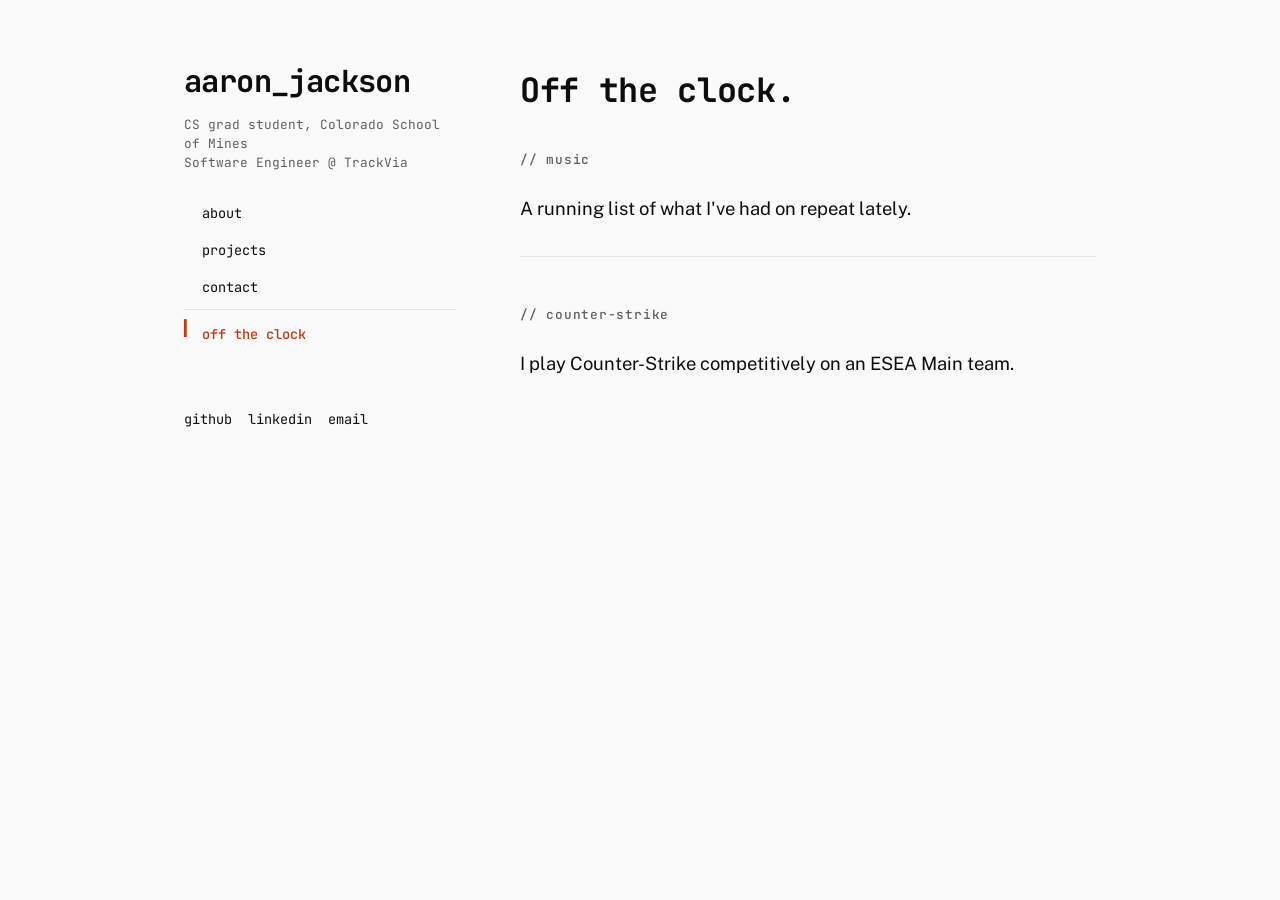
==== life.html @ 7b245a6c "Two-page mono-spine layout" ====
<!doctype html>
<html lang="en">
<head>
  <meta charset="utf-8">
  <meta name="viewport" content="width=device-width, initial-scale=1">
  <title>Aaron Jackson — off the clock</title>
  <meta name="description" content="Aaron Jackson away from work: music, and competitive Counter-Strike.">
  <link rel="preconnect" href="https://fonts.googleapis.com">
  <link rel="preconnect" href="https://fonts.gstatic.com" crossorigin>
  <link rel="stylesheet" href="https://fonts.googleapis.com/css2?family=JetBrains+Mono:wght@400;500;700&family=Public+Sans:ital,wght@0,400;0,600;1,400&display=swap">
  <link rel="stylesheet" href="style.css">
</head>
<body>

  <a class="skip-link" href="#music">Skip to content</a>

  <div class="wrap">

    <!-- The spine markup is duplicated in index.html. Keep the two in sync. -->
    <header class="spine">
      <div class="spine-top">
        <p class="name"><a href="index.html">aaron_jackson</a></p>
        <p class="role">CS grad student, Colorado School of Mines<br>Software Engineer @ TrackVia</p>

        <nav class="nav" aria-label="Sections">
          <ul>
            <li><a href="index.html#about">about</a></li>
            <li><a href="index.html#projects">projects</a></li>
            <li><a href="index.html#contact">contact</a></li>
          </ul>
          <ul class="nav-aside">
            <li><a href="life.html" aria-current="page">off the clock</a></li>
          </ul>
        </nav>
      </div>

      <ul class="links" aria-label="Elsewhere">
        <li><a href="https://github.com/aaronrjackson">github</a></li>
        <li><a href="https://www.linkedin.com/in/aaronrileyjackson/">linkedin</a></li>
        <li><a href="mailto:05.aaronjackson@gmail.com">email</a></li>
      </ul>
    </header>

    <main>

      <h1 class="page-lead">Off the clock.</h1>

      <section id="music" aria-labelledby="music-h">
        <h2 id="music-h">// music</h2>
        <p>
          A running list of what I've had on repeat lately.
        </p>
        <!-- TODO: drop in an embed (Spotify / Apple Music playlist) or a short list here. -->
      </section>

      <section id="counter-strike" aria-labelledby="cs-h">
        <h2 id="cs-h">// counter-strike</h2>
        <p>
          I play Counter-Strike competitively on an ESEA Main team.
        </p>

        <!-- TODO: add the Frag St. Louis LAN photo. Suggested markup:
        <figure class="photo">
          <img src="img/frag-stl.jpg" width="960" height="640"
               alt="Aaron at Frag St. Louis, seated at a competition PC mid-match">
          <figcaption>Frag St. Louis LAN</figcaption>
        </figure>
        -->

        <!-- TODO: team name, roster link, or a Leetify / results link if you want one. -->
      </section>

    </main>
  </div>

</body>
</html>
---- style.css ----
/* ============================================================================
   aaron_jackson — design system  ("Mono-spine")

   Type      display + nav : JetBrains Mono (400 / 500 / 700)
             body          : Public Sans (400 / 600 / 400 italic)
   Scale     body 1.15rem / 1.6 · h1 clamp(2rem, 5vw, 2.75rem) · section
             labels 0.8rem uppercase · meta 0.8rem
   Color     one accent (orange), used only on links + the active-section mark
   Spacing   8-scale: 0.5 / 1 / 1.5 / 2 / 3 / 4 / 6 rem
   Bold move left column is a monospaced "spine"; a ▍ mark tracks the section
             you're scrolled to (progressive enhancement — see app.js)
   ============================================================================ */

:root {
  color-scheme: light dark;

  --font-mono: "JetBrains Mono", ui-monospace, "SF Mono", Menlo, Consolas, monospace;
  --font-body: "Public Sans", system-ui, -apple-system, "Segoe UI", Roboto, sans-serif;

  --ink:    #0d0d0d;
  --muted:  #5f5f5f;
  --bg:     #fafafa;
  --rule:   #e4e4e4;
  --accent: #c8380f;   /* orange — 4.6:1 on --bg, passes AA for normal text */

  --s1: 0.5rem;
  --s2: 1rem;
  --s3: 1.5rem;
  --s4: 2rem;
  --s5: 3rem;
  --s6: 4rem;
  --s7: 6rem;
}

@media (prefers-color-scheme: dark) {
  :root {
    --ink:    #ededed;
    --muted:  #ababab;   /* 5.6:1 on the charcoal --bg */
    --bg:     #2d2d2d;   /* photoshop-style charcoal, not hard black */
    --rule:   #4d4d4d;   /* light enough to read against the charcoal */
    --accent: #ff7a4d;   /* brighter orange — 5.1:1 on the charcoal --bg */
  }
}

* { box-sizing: border-box; }

html { scroll-behavior: smooth; }

body {
  margin: 0;
  background: var(--bg);
  color: var(--ink);
  font-family: var(--font-body);
  font-size: 1.15rem;
  line-height: 1.6;
  -webkit-font-smoothing: antialiased;
}

a {
  color: var(--accent);
  text-decoration-thickness: 1px;
  text-underline-offset: 2px;
}
a:hover { text-decoration: none; }

:focus-visible {
  outline: 2px solid var(--accent);
  outline-offset: 3px;
}

.skip-link {
  position: absolute;
  left: -9999px;
  top: 0;
  background: var(--ink);
  color: var(--bg);
  padding: var(--s1) var(--s2);
  font-family: var(--font-mono);
  font-size: 0.8rem;
}
.skip-link:focus {
  left: var(--s2);
  top: var(--s2);
  z-index: 10;
}

/* ---- layout -------------------------------------------------------------- */

.wrap {
  display: grid;
  grid-template-columns: 17rem 1fr;
  gap: var(--s6);
  max-width: 60rem;
  margin: 0 auto;
  padding: var(--s6) var(--s3);
}

.spine {
  position: sticky;
  top: var(--s6);
  align-self: start;
  display: flex;
  flex-direction: column;
  gap: var(--s5);
  font-family: var(--font-mono);
}

.name {
  font-size: clamp(1.4rem, 3.8vw, 1.9rem);
  font-weight: 700;
  line-height: 1.15;
  letter-spacing: -0.02em;
  margin: 0 0 var(--s2);
  overflow-wrap: normal;
  word-break: normal;
  hyphens: none;
}
.name a {
  color: inherit;
  text-decoration: none;
}
.name a:hover,
.name a:focus-visible { color: var(--accent); }

.role {
  font-size: 0.8rem;
  line-height: 1.5;
  color: var(--muted);
  margin: 0 0 var(--s3);
}

.nav ul,
.links {
  list-style: none;
  margin: 0;
  padding: 0;
}

.nav li { margin: var(--s1) 0; }

.nav a,
.links a {
  font-family: var(--font-mono);
  font-size: 0.85rem;
  color: var(--ink);
  text-decoration: none;
  position: relative;
}
.nav a { padding-left: 1.1rem; }

.nav a::before {
  content: "";
  position: absolute;
  left: 0;
  color: var(--accent);
}
.nav a:hover,
.nav a:focus-visible { color: var(--accent); }

/* set by app.js on scroll; falls back gracefully with no JS */
.nav a[aria-current="true"],
.nav a[aria-current="page"] {
  color: var(--accent);
  font-weight: 500;
}
.nav a[aria-current="true"]::before,
.nav a[aria-current="page"]::before { content: "\258d"; }  /* ▍ */

/* secondary nav: the link across to the other page */
.nav-aside {
  margin-top: var(--s3);
  padding-top: var(--s3);
  border-top: 1px solid var(--rule);
}

.links {
  display: flex;
  flex-wrap: wrap;
  gap: var(--s2);
}
.links a:hover { color: var(--accent); }

/* ---- content ----------------------------------------------------------- */

main {
  min-width: 0;
  max-width: 40rem;
}

.page-lead {
  font-family: var(--font-mono);
  font-size: clamp(1.6rem, 4.5vw, 2.1rem);
  font-weight: 700;
  letter-spacing: -0.01em;
  margin: 0;
}

section {
  padding-block: var(--s5) var(--s4);
  border-top: 1px solid var(--rule);
}
section:first-child,
.page-lead + section {
  padding-top: var(--s4);
  border-top: 0;
}
section:first-child { padding-top: 0; }

h2 {
  font-family: var(--font-mono);
  font-size: 0.8rem;
  font-weight: 500;
  letter-spacing: 0.06em;
  color: var(--muted);
  margin: 0 0 var(--s3);
}

h3 {
  font-size: 1.15rem;
  font-weight: 600;
  margin: 0 0 var(--s1);
}

p { margin: 0 0 var(--s3); }
p:last-child { margin-bottom: 0; }

.project {
  padding-block: var(--s3);
}
.project + .project { border-top: 1px solid var(--rule); }

.stack {
  font-family: var(--font-mono);
  font-size: 0.78rem;
  color: var(--muted);
  margin-bottom: var(--s2);
}

.photo {
  margin: 0 0 var(--s4);
}
.photo img {
  display: block;
  width: 100%;
  height: auto;
  border: 1px solid var(--rule);
}
.photo figcaption {
  font-family: var(--font-mono);
  font-size: 0.75rem;
  color: var(--muted);
  margin-top: var(--s1);
}

/* ---- narrow screens -------------------------------------------------------- */

@media (max-width: 720px) {
  .wrap {
    grid-template-columns: 1fr;
    gap: var(--s5);
    padding: var(--s4) var(--s3);
  }

  .spine {
    position: static;
    height: auto;
    gap: var(--s4);
  }

  .nav ul {
    display: flex;
    flex-wrap: wrap;
    gap: var(--s2);
  }
  .nav li { margin: 0; }

  main { max-width: none; }
}

@media (prefers-reduced-motion: reduce) {
  html { scroll-behavior: auto; }
}
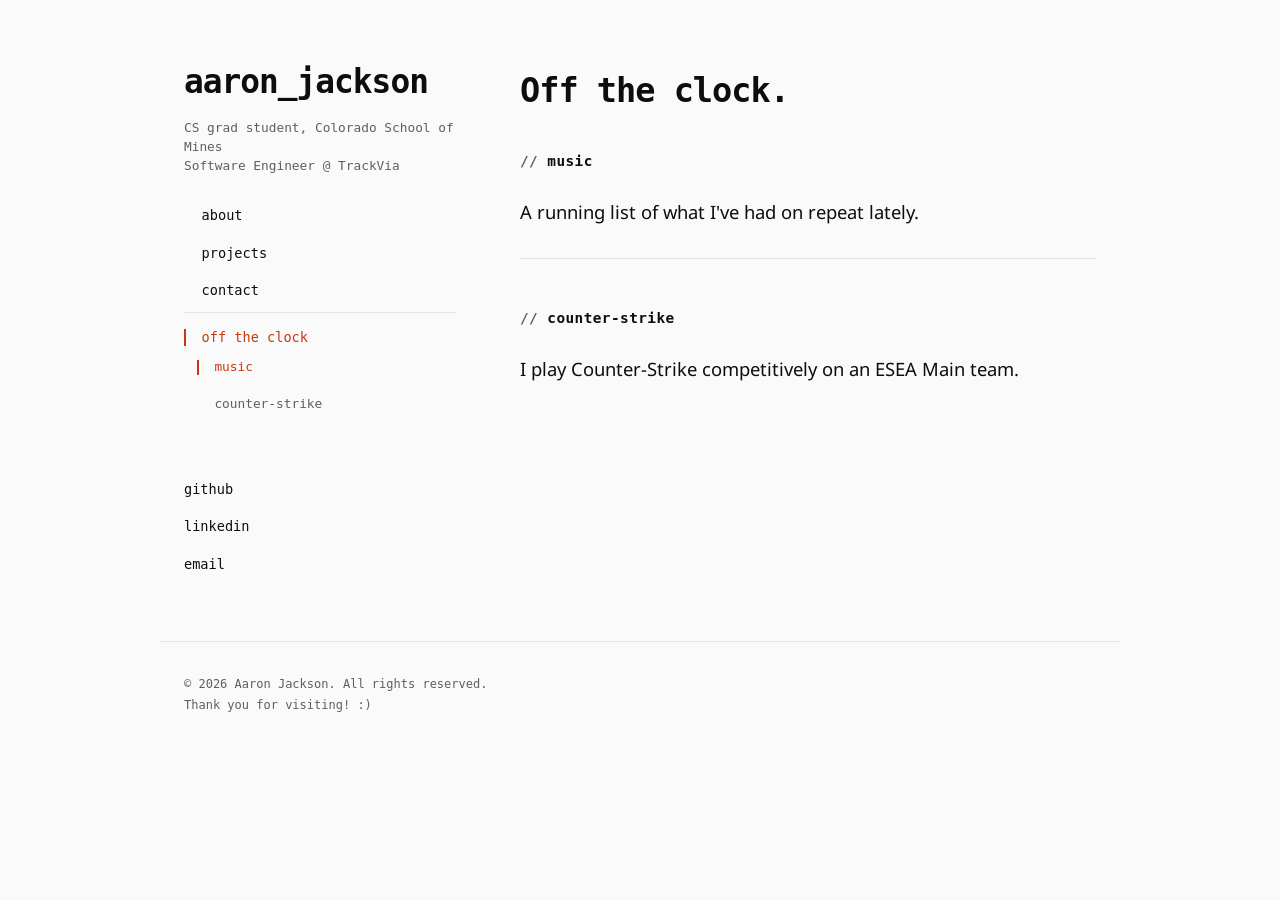
==== commit 88c44602: "Section labels, page footer, contact intro, and spine link layout" ====
--- a/life.html
+++ b/life.html
@@ -3,11 +3,11 @@
 <head>
   <meta charset="utf-8">
   <meta name="viewport" content="width=device-width, initial-scale=1">
-  <title>Aaron Jackson — off the clock</title>
+  <title>Aaron Jackson: off the clock</title>
   <meta name="description" content="Aaron Jackson away from work: music, and competitive Counter-Strike.">
   <link rel="preconnect" href="https://fonts.googleapis.com">
   <link rel="preconnect" href="https://fonts.gstatic.com" crossorigin>
-  <link rel="stylesheet" href="https://fonts.googleapis.com/css2?family=JetBrains+Mono:wght@400;500;700&family=Public+Sans:ital,wght@0,400;0,600;1,400&display=swap">
+  <link rel="stylesheet" href="https://fonts.googleapis.com/css2?family=Noto+Sans:ital,wght@0,400;0,600;1,400&display=swap">
   <link rel="stylesheet" href="style.css">
 </head>
 <body>
@@ -16,7 +16,8 @@
 
   <div class="wrap">
 
-    <!-- The spine markup is duplicated in index.html. Keep the two in sync. -->
+    <!-- Spine markup is shared with index.html; this copy adds the "off the clock"
+         sub-nav and points the section links cross-page. Keep the common parts in sync. -->
     <header class="spine">
       <div class="spine-top">
         <p class="name"><a href="index.html">aaron_jackson</a></p>
@@ -29,14 +30,22 @@
             <li><a href="index.html#contact">contact</a></li>
           </ul>
           <ul class="nav-aside">
-            <li><a href="life.html" aria-current="page">off the clock</a></li>
+            <li>
+              <a href="life.html" aria-current="page">off the clock</a>
+              <!-- Sub-nav lives only on this page, so it is invisible from index.html.
+                   Keep these items in sync with the <section> ids below. -->
+              <ul class="nav-sub">
+                <li><a href="#music">music</a></li>
+                <li><a href="#counter-strike">counter-strike</a></li>
+              </ul>
+            </li>
           </ul>
         </nav>
       </div>
 
       <ul class="links" aria-label="Elsewhere">
-        <li><a href="https://github.com/aaronrjackson">github</a></li>
-        <li><a href="https://www.linkedin.com/in/aaronrileyjackson/">linkedin</a></li>
+        <li><a href="https://github.com/aaronrjackson" target="_blank" rel="noopener">github</a></li>
+        <li><a href="https://www.linkedin.com/in/aaronrileyjackson/" target="_blank" rel="noopener">linkedin</a></li>
         <li><a href="mailto:05.aaronjackson@gmail.com">email</a></li>
       </ul>
     </header>
@@ -46,7 +55,7 @@
       <h1 class="page-lead">Off the clock.</h1>
 
       <section id="music" aria-labelledby="music-h">
-        <h2 id="music-h">// music</h2>
+        <h2 id="music-h"><span class="tok" aria-hidden="true">//</span> music</h2>
         <p>
           A running list of what I've had on repeat lately.
         </p>
@@ -54,7 +63,7 @@
       </section>
 
       <section id="counter-strike" aria-labelledby="cs-h">
-        <h2 id="cs-h">// counter-strike</h2>
+        <h2 id="cs-h"><span class="tok" aria-hidden="true">//</span> counter-strike</h2>
         <p>
           I play Counter-Strike competitively on an ESEA Main team.
         </p>
@@ -73,5 +82,11 @@
     </main>
   </div>
 
+  <footer class="pagefoot">
+    <p>&copy; 2026 Aaron Jackson. All rights reserved.</p>
+    <p>Thank you for visiting! :)</p>
+  </footer>
+
+  <script src="app.js" defer></script>
 </body>
 </html>
--- a/style.css
+++ b/style.css
@@ -1,27 +1,42 @@
 /* ============================================================================
-   aaron_jackson — design system  ("Mono-spine")
-
-   Type      display + nav : JetBrains Mono (400 / 500 / 700)
-             body          : Public Sans (400 / 600 / 400 italic)
-   Scale     body 1.15rem / 1.6 · h1 clamp(2rem, 5vw, 2.75rem) · section
-             labels 0.8rem uppercase · meta 0.8rem
+   aaron_jackson : design system  ("Mono-spine")
+
+   Type      display + nav : 0xProto (400 / 700), self-hosted woff2, see fonts/
+             body          : Noto Sans (400 / 600 / 400 italic), Google Fonts
+   Scale     body 1.15rem / 1.6 · section labels ("// name") 0.9rem mono bold,
+             the "//" muted · meta 0.78rem
    Color     one accent (orange), used only on links + the active-section mark
    Spacing   8-scale: 0.5 / 1 / 1.5 / 2 / 3 / 4 / 6 rem
-   Bold move left column is a monospaced "spine"; a ▍ mark tracks the section
-             you're scrolled to (progressive enhancement — see app.js)
+   Bold move left column is a monospaced "spine"; a thin accent rule marks the
+             section you're scrolled to (progressive enhancement; see app.js)
    ============================================================================ */
+
+@font-face {
+  font-family: "0xProto";
+  src: url("fonts/0xProto-Regular.woff2") format("woff2");
+  font-weight: 400;
+  font-style: normal;
+  font-display: swap;
+}
+@font-face {
+  font-family: "0xProto";
+  src: url("fonts/0xProto-Bold.woff2") format("woff2");
+  font-weight: 700;
+  font-style: normal;
+  font-display: swap;
+}
 
 :root {
   color-scheme: light dark;
 
-  --font-mono: "JetBrains Mono", ui-monospace, "SF Mono", Menlo, Consolas, monospace;
-  --font-body: "Public Sans", system-ui, -apple-system, "Segoe UI", Roboto, sans-serif;
+  --font-mono: "0xProto", ui-monospace, "SF Mono", "Cascadia Code", Menlo, Consolas, monospace;
+  --font-body: "Noto Sans", system-ui, -apple-system, "Segoe UI", Roboto, sans-serif;
 
   --ink:    #0d0d0d;
   --muted:  #5f5f5f;
   --bg:     #fafafa;
   --rule:   #e4e4e4;
-  --accent: #c8380f;   /* orange — 4.6:1 on --bg, passes AA for normal text */
+  --accent: #c8380f;   /* orange, 4.6:1 on --bg, passes AA for normal text */
 
   --s1: 0.5rem;
   --s2: 1rem;
@@ -35,11 +50,14 @@
 @media (prefers-color-scheme: dark) {
   :root {
     --ink:    #ededed;
-    --muted:  #ababab;   /* 5.6:1 on the charcoal --bg */
-    --bg:     #2d2d2d;   /* photoshop-style charcoal, not hard black */
-    --rule:   #4d4d4d;   /* light enough to read against the charcoal */
-    --accent: #ff7a4d;   /* brighter orange — 5.1:1 on the charcoal --bg */
+    --muted:  #a6a6a6;   /* 5.9:1 on the charcoal --bg */
+    --bg:     #242424;   /* dark photoshop-style charcoal, not hard black */
+    --rule:   #454545;   /* light enough to read against the charcoal */
+    --accent: #ff7a4d;   /* brighter orange, 5.6:1 on the charcoal --bg */
   }
+
+  /* pure white contact icons so they read clearly on the charcoal */
+  .iconrow a { color: #fff; }
 }
 
 * { box-sizing: border-box; }
@@ -106,10 +124,10 @@
 }
 
 .name {
-  font-size: clamp(1.4rem, 3.8vw, 1.9rem);
+  font-size: clamp(1.5rem, 4vw, 2.05rem);
   font-weight: 700;
   line-height: 1.15;
-  letter-spacing: -0.02em;
+  letter-spacing: -0.03em;
   margin: 0 0 var(--s2);
   overflow-wrap: normal;
   word-break: normal;
@@ -146,13 +164,20 @@
   text-decoration: none;
   position: relative;
 }
-.nav a { padding-left: 1.1rem; }
-
+.nav a {
+  display: inline-block;
+  padding-left: 1.1rem;
+}
+
+/* a thin rule drawn to the text box, so it always lines up with the label */
 .nav a::before {
   content: "";
   position: absolute;
   left: 0;
-  color: var(--accent);
+  top: 0.2em;
+  bottom: 0.2em;
+  width: 2px;
+  background: transparent;
 }
 .nav a:hover,
 .nav a:focus-visible { color: var(--accent); }
@@ -161,10 +186,9 @@
 .nav a[aria-current="true"],
 .nav a[aria-current="page"] {
   color: var(--accent);
-  font-weight: 500;
 }
 .nav a[aria-current="true"]::before,
-.nav a[aria-current="page"]::before { content: "\258d"; }  /* ▍ */
+.nav a[aria-current="page"]::before { background: var(--accent); }
 
 /* secondary nav: the link across to the other page */
 .nav-aside {
@@ -173,10 +197,23 @@
   border-top: 1px solid var(--rule);
 }
 
+/* sub-nav under "off the clock" — only rendered on life.html */
+.nav-sub {
+  margin-top: var(--s1);
+}
+.nav-sub li { margin: 0; }
+.nav-sub li + li { margin-top: var(--s1); }
+.nav-sub a {
+  padding-left: 1.9rem;
+  font-size: 0.8rem;
+  color: var(--muted);
+}
+.nav-sub a::before { left: 0.8rem; }
+
 .links {
   display: flex;
-  flex-wrap: wrap;
-  gap: var(--s2);
+  flex-direction: column;
+  gap: var(--s1);
 }
 .links a:hover { color: var(--accent); }
 
@@ -191,7 +228,7 @@
   font-family: var(--font-mono);
   font-size: clamp(1.6rem, 4.5vw, 2.1rem);
   font-weight: 700;
-  letter-spacing: -0.01em;
+  letter-spacing: -0.03em;
   margin: 0;
 }
 
@@ -208,12 +245,13 @@
 
 h2 {
   font-family: var(--font-mono);
-  font-size: 0.8rem;
-  font-weight: 500;
-  letter-spacing: 0.06em;
-  color: var(--muted);
+  font-size: 0.9rem;
+  font-weight: 700;
+  letter-spacing: 0.03em;
+  color: var(--ink);
   margin: 0 0 var(--s3);
 }
+h2 .tok { color: var(--muted); }   /* the "//" prefix, kept quiet */
 
 h3 {
   font-size: 1.15rem;
@@ -221,6 +259,17 @@
   margin: 0 0 var(--s1);
 }
 
+/* greeting line at the top of the about section */
+.greeting {
+  font-family: var(--font-mono);
+  font-size: clamp(1.5rem, 3.6vw, 1.85rem);
+  font-weight: 700;
+  letter-spacing: -0.02em;
+  line-height: 1.2;
+  color: var(--ink);
+  margin: 0 0 var(--s3);
+}
+
 p { margin: 0 0 var(--s3); }
 p:last-child { margin-bottom: 0; }
 
@@ -234,6 +283,29 @@
   font-size: 0.78rem;
   color: var(--muted);
   margin-bottom: var(--s2);
+}
+
+/* contact section: github / linkedin / email as icons */
+.iconrow {
+  list-style: none;
+  margin: 0;
+  padding: 0;
+  display: flex;
+  gap: var(--s3);
+}
+.iconrow a {
+  display: inline-flex;
+  padding: var(--s1);
+  margin: calc(var(--s1) * -1);
+  color: var(--ink);
+  transition: color 0.15s ease;
+}
+.iconrow a:hover,
+.iconrow a:focus-visible { color: var(--accent); }
+.iconrow svg {
+  display: block;
+  width: 2.25rem;
+  height: 2.25rem;
 }
 
 .photo {
@@ -251,6 +323,20 @@
   color: var(--muted);
   margin-top: var(--s1);
 }
+
+/* ---- page footer -------------------------------------------------------- */
+
+.pagefoot {
+  max-width: 60rem;
+  margin: 0 auto;
+  padding: var(--s4) var(--s3) var(--s5);
+  border-top: 1px solid var(--rule);
+  font-family: var(--font-mono);
+  font-size: 0.75rem;
+  line-height: 1.7;
+  color: var(--muted);
+}
+.pagefoot p { margin: 0; }
 
 /* ---- narrow screens -------------------------------------------------------- */
 
@@ -273,10 +359,15 @@
     gap: var(--s2);
   }
   .nav li { margin: 0; }
+  .nav-sub { margin-top: 0; }
+  .nav-sub li + li { margin-top: 0; }
+  .nav-sub a { padding-left: 1.1rem; }
+  .nav-sub a::before { left: 0; }
 
   main { max-width: none; }
 }
 
 @media (prefers-reduced-motion: reduce) {
   html { scroll-behavior: auto; }
-}
+  .iconrow a { transition: none; }
+}
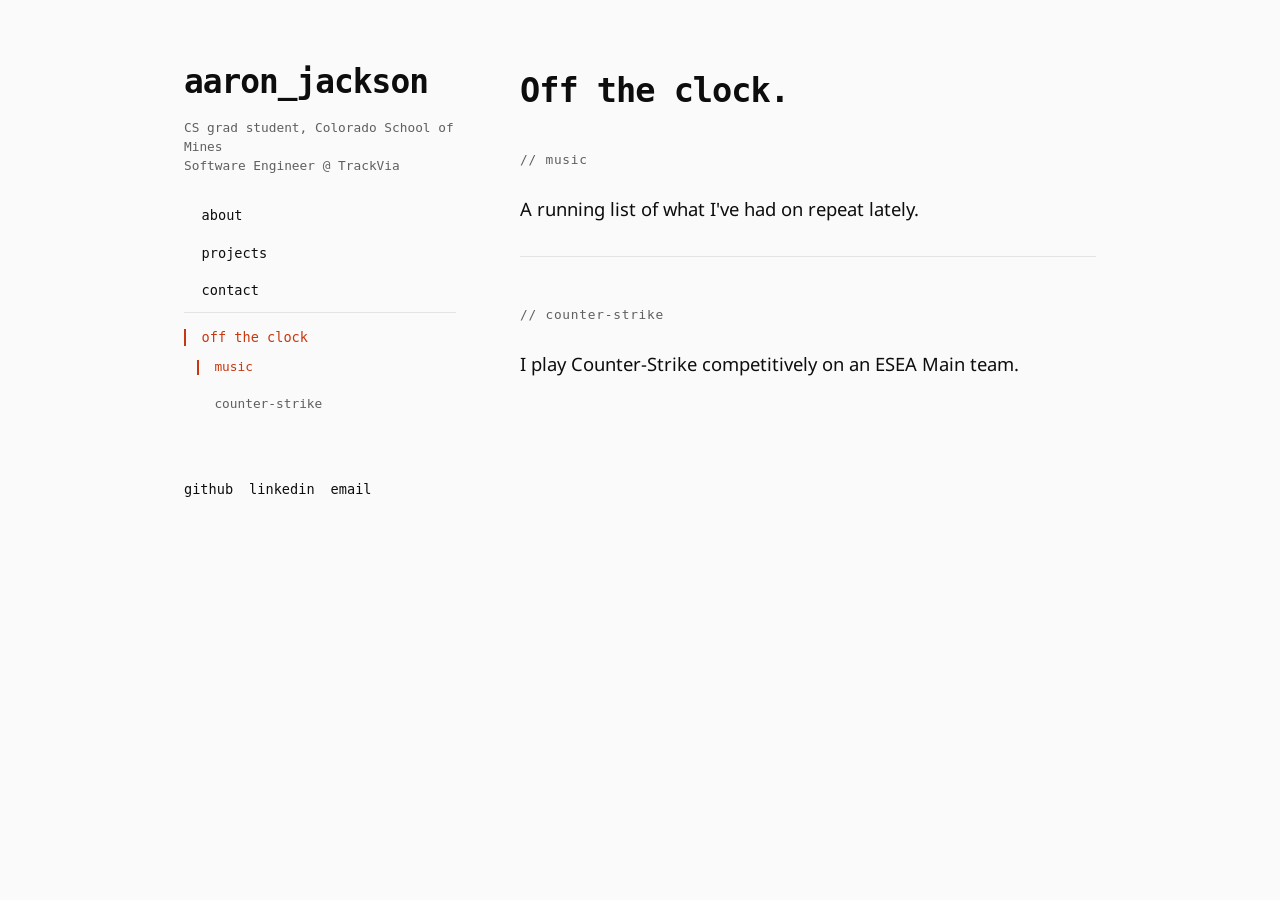
==== commit 1096410d: "Contact icons, nav marker, sub-nav, and new-tab external links" ====
--- a/life.html
+++ b/life.html
@@ -55,7 +55,7 @@
       <h1 class="page-lead">Off the clock.</h1>
 
       <section id="music" aria-labelledby="music-h">
-        <h2 id="music-h"><span class="tok" aria-hidden="true">//</span> music</h2>
+        <h2 id="music-h">// music</h2>
         <p>
           A running list of what I've had on repeat lately.
         </p>
@@ -63,7 +63,7 @@
       </section>
 
       <section id="counter-strike" aria-labelledby="cs-h">
-        <h2 id="cs-h"><span class="tok" aria-hidden="true">//</span> counter-strike</h2>
+        <h2 id="cs-h">// counter-strike</h2>
         <p>
           I play Counter-Strike competitively on an ESEA Main team.
         </p>
@@ -82,11 +82,6 @@
     </main>
   </div>
 
-  <footer class="pagefoot">
-    <p>&copy; 2026 Aaron Jackson. All rights reserved.</p>
-    <p>Thank you for visiting! :)</p>
-  </footer>
-
   <script src="app.js" defer></script>
 </body>
 </html>
--- a/style.css
+++ b/style.css
@@ -3,8 +3,8 @@
 
    Type      display + nav : 0xProto (400 / 700), self-hosted woff2, see fonts/
              body          : Noto Sans (400 / 600 / 400 italic), Google Fonts
-   Scale     body 1.15rem / 1.6 · section labels ("// name") 0.9rem mono bold,
-             the "//" muted · meta 0.78rem
+   Scale     body 1.15rem / 1.6 · h1 clamp(2rem, 5vw, 2.75rem) · section
+             labels 0.8rem uppercase · meta 0.8rem
    Color     one accent (orange), used only on links + the active-section mark
    Spacing   8-scale: 0.5 / 1 / 1.5 / 2 / 3 / 4 / 6 rem
    Bold move left column is a monospaced "spine"; a thin accent rule marks the
@@ -212,8 +212,8 @@
 
 .links {
   display: flex;
-  flex-direction: column;
-  gap: var(--s1);
+  flex-wrap: wrap;
+  gap: var(--s2);
 }
 .links a:hover { color: var(--accent); }
 
@@ -245,13 +245,12 @@
 
 h2 {
   font-family: var(--font-mono);
-  font-size: 0.9rem;
-  font-weight: 700;
-  letter-spacing: 0.03em;
-  color: var(--ink);
+  font-size: 0.8rem;
+  font-weight: 400;
+  letter-spacing: 0.06em;
+  color: var(--muted);
   margin: 0 0 var(--s3);
 }
-h2 .tok { color: var(--muted); }   /* the "//" prefix, kept quiet */
 
 h3 {
   font-size: 1.15rem;
@@ -323,20 +322,6 @@
   color: var(--muted);
   margin-top: var(--s1);
 }
-
-/* ---- page footer -------------------------------------------------------- */
-
-.pagefoot {
-  max-width: 60rem;
-  margin: 0 auto;
-  padding: var(--s4) var(--s3) var(--s5);
-  border-top: 1px solid var(--rule);
-  font-family: var(--font-mono);
-  font-size: 0.75rem;
-  line-height: 1.7;
-  color: var(--muted);
-}
-.pagefoot p { margin: 0; }
 
 /* ---- narrow screens -------------------------------------------------------- */
 
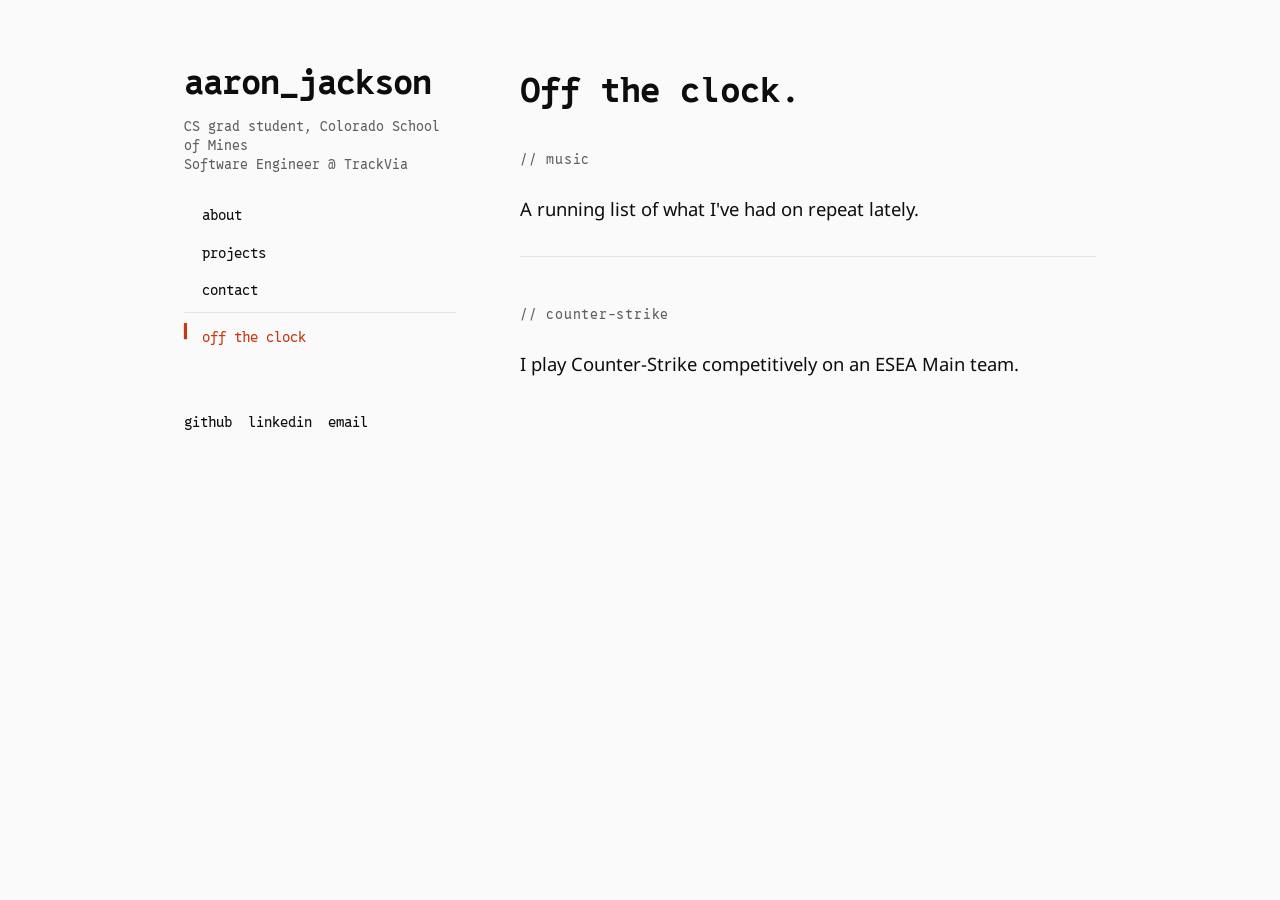
==== commit 7a887f57: "Typography: self-hosted 0xProto with Noto Sans body" ====
--- a/life.html
+++ b/life.html
@@ -3,7 +3,7 @@
 <head>
   <meta charset="utf-8">
   <meta name="viewport" content="width=device-width, initial-scale=1">
-  <title>Aaron Jackson: off the clock</title>
+  <title>Aaron Jackson — off the clock</title>
   <meta name="description" content="Aaron Jackson away from work: music, and competitive Counter-Strike.">
   <link rel="preconnect" href="https://fonts.googleapis.com">
   <link rel="preconnect" href="https://fonts.gstatic.com" crossorigin>
@@ -16,8 +16,7 @@
 
   <div class="wrap">
 
-    <!-- Spine markup is shared with index.html; this copy adds the "off the clock"
-         sub-nav and points the section links cross-page. Keep the common parts in sync. -->
+    <!-- The spine markup is duplicated in index.html. Keep the two in sync. -->
     <header class="spine">
       <div class="spine-top">
         <p class="name"><a href="index.html">aaron_jackson</a></p>
@@ -30,22 +29,14 @@
             <li><a href="index.html#contact">contact</a></li>
           </ul>
           <ul class="nav-aside">
-            <li>
-              <a href="life.html" aria-current="page">off the clock</a>
-              <!-- Sub-nav lives only on this page, so it is invisible from index.html.
-                   Keep these items in sync with the <section> ids below. -->
-              <ul class="nav-sub">
-                <li><a href="#music">music</a></li>
-                <li><a href="#counter-strike">counter-strike</a></li>
-              </ul>
-            </li>
+            <li><a href="life.html" aria-current="page">off the clock</a></li>
           </ul>
         </nav>
       </div>
 
       <ul class="links" aria-label="Elsewhere">
-        <li><a href="https://github.com/aaronrjackson" target="_blank" rel="noopener">github</a></li>
-        <li><a href="https://www.linkedin.com/in/aaronrileyjackson/" target="_blank" rel="noopener">linkedin</a></li>
+        <li><a href="https://github.com/aaronrjackson">github</a></li>
+        <li><a href="https://www.linkedin.com/in/aaronrileyjackson/">linkedin</a></li>
         <li><a href="mailto:05.aaronjackson@gmail.com">email</a></li>
       </ul>
     </header>
@@ -82,6 +73,5 @@
     </main>
   </div>
 
-  <script src="app.js" defer></script>
 </body>
 </html>
--- a/style.css
+++ b/style.css
@@ -1,14 +1,14 @@
 /* ============================================================================
-   aaron_jackson : design system  ("Mono-spine")
-
-   Type      display + nav : 0xProto (400 / 700), self-hosted woff2, see fonts/
-             body          : Noto Sans (400 / 600 / 400 italic), Google Fonts
+   aaron_jackson — design system  ("Mono-spine")
+
+   Type      display + nav : 0xProto (400 / 700) — self-hosted woff2, see fonts/
+             body          : Noto Sans (400 / 600 / 400 italic) — Google Fonts
    Scale     body 1.15rem / 1.6 · h1 clamp(2rem, 5vw, 2.75rem) · section
              labels 0.8rem uppercase · meta 0.8rem
    Color     one accent (orange), used only on links + the active-section mark
    Spacing   8-scale: 0.5 / 1 / 1.5 / 2 / 3 / 4 / 6 rem
-   Bold move left column is a monospaced "spine"; a thin accent rule marks the
-             section you're scrolled to (progressive enhancement; see app.js)
+   Bold move left column is a monospaced "spine"; a ▍ mark tracks the section
+             you're scrolled to (progressive enhancement — see app.js)
    ============================================================================ */
 
 @font-face {
@@ -36,7 +36,7 @@
   --muted:  #5f5f5f;
   --bg:     #fafafa;
   --rule:   #e4e4e4;
-  --accent: #c8380f;   /* orange, 4.6:1 on --bg, passes AA for normal text */
+  --accent: #c8380f;   /* orange — 4.6:1 on --bg, passes AA for normal text */
 
   --s1: 0.5rem;
   --s2: 1rem;
@@ -53,11 +53,8 @@
     --muted:  #a6a6a6;   /* 5.9:1 on the charcoal --bg */
     --bg:     #242424;   /* dark photoshop-style charcoal, not hard black */
     --rule:   #454545;   /* light enough to read against the charcoal */
-    --accent: #ff7a4d;   /* brighter orange, 5.6:1 on the charcoal --bg */
-  }
-
-  /* pure white contact icons so they read clearly on the charcoal */
-  .iconrow a { color: #fff; }
+    --accent: #ff7a4d;   /* brighter orange — 5.6:1 on the charcoal --bg */
+  }
 }
 
 * { box-sizing: border-box; }
@@ -164,20 +161,13 @@
   text-decoration: none;
   position: relative;
 }
-.nav a {
-  display: inline-block;
-  padding-left: 1.1rem;
-}
-
-/* a thin rule drawn to the text box, so it always lines up with the label */
+.nav a { padding-left: 1.1rem; }
+
 .nav a::before {
   content: "";
   position: absolute;
   left: 0;
-  top: 0.2em;
-  bottom: 0.2em;
-  width: 2px;
-  background: transparent;
+  color: var(--accent);
 }
 .nav a:hover,
 .nav a:focus-visible { color: var(--accent); }
@@ -188,7 +178,7 @@
   color: var(--accent);
 }
 .nav a[aria-current="true"]::before,
-.nav a[aria-current="page"]::before { background: var(--accent); }
+.nav a[aria-current="page"]::before { content: "\258d"; }  /* ▍ */
 
 /* secondary nav: the link across to the other page */
 .nav-aside {
@@ -197,19 +187,6 @@
   border-top: 1px solid var(--rule);
 }
 
-/* sub-nav under "off the clock" — only rendered on life.html */
-.nav-sub {
-  margin-top: var(--s1);
-}
-.nav-sub li { margin: 0; }
-.nav-sub li + li { margin-top: var(--s1); }
-.nav-sub a {
-  padding-left: 1.9rem;
-  font-size: 0.8rem;
-  color: var(--muted);
-}
-.nav-sub a::before { left: 0.8rem; }
-
 .links {
   display: flex;
   flex-wrap: wrap;
@@ -258,17 +235,6 @@
   margin: 0 0 var(--s1);
 }
 
-/* greeting line at the top of the about section */
-.greeting {
-  font-family: var(--font-mono);
-  font-size: clamp(1.5rem, 3.6vw, 1.85rem);
-  font-weight: 700;
-  letter-spacing: -0.02em;
-  line-height: 1.2;
-  color: var(--ink);
-  margin: 0 0 var(--s3);
-}
-
 p { margin: 0 0 var(--s3); }
 p:last-child { margin-bottom: 0; }
 
@@ -282,29 +248,6 @@
   font-size: 0.78rem;
   color: var(--muted);
   margin-bottom: var(--s2);
-}
-
-/* contact section: github / linkedin / email as icons */
-.iconrow {
-  list-style: none;
-  margin: 0;
-  padding: 0;
-  display: flex;
-  gap: var(--s3);
-}
-.iconrow a {
-  display: inline-flex;
-  padding: var(--s1);
-  margin: calc(var(--s1) * -1);
-  color: var(--ink);
-  transition: color 0.15s ease;
-}
-.iconrow a:hover,
-.iconrow a:focus-visible { color: var(--accent); }
-.iconrow svg {
-  display: block;
-  width: 2.25rem;
-  height: 2.25rem;
 }
 
 .photo {
@@ -344,15 +287,10 @@
     gap: var(--s2);
   }
   .nav li { margin: 0; }
-  .nav-sub { margin-top: 0; }
-  .nav-sub li + li { margin-top: 0; }
-  .nav-sub a { padding-left: 1.1rem; }
-  .nav-sub a::before { left: 0; }
 
   main { max-width: none; }
 }
 
 @media (prefers-reduced-motion: reduce) {
   html { scroll-behavior: auto; }
-  .iconrow a { transition: none; }
-}
+}
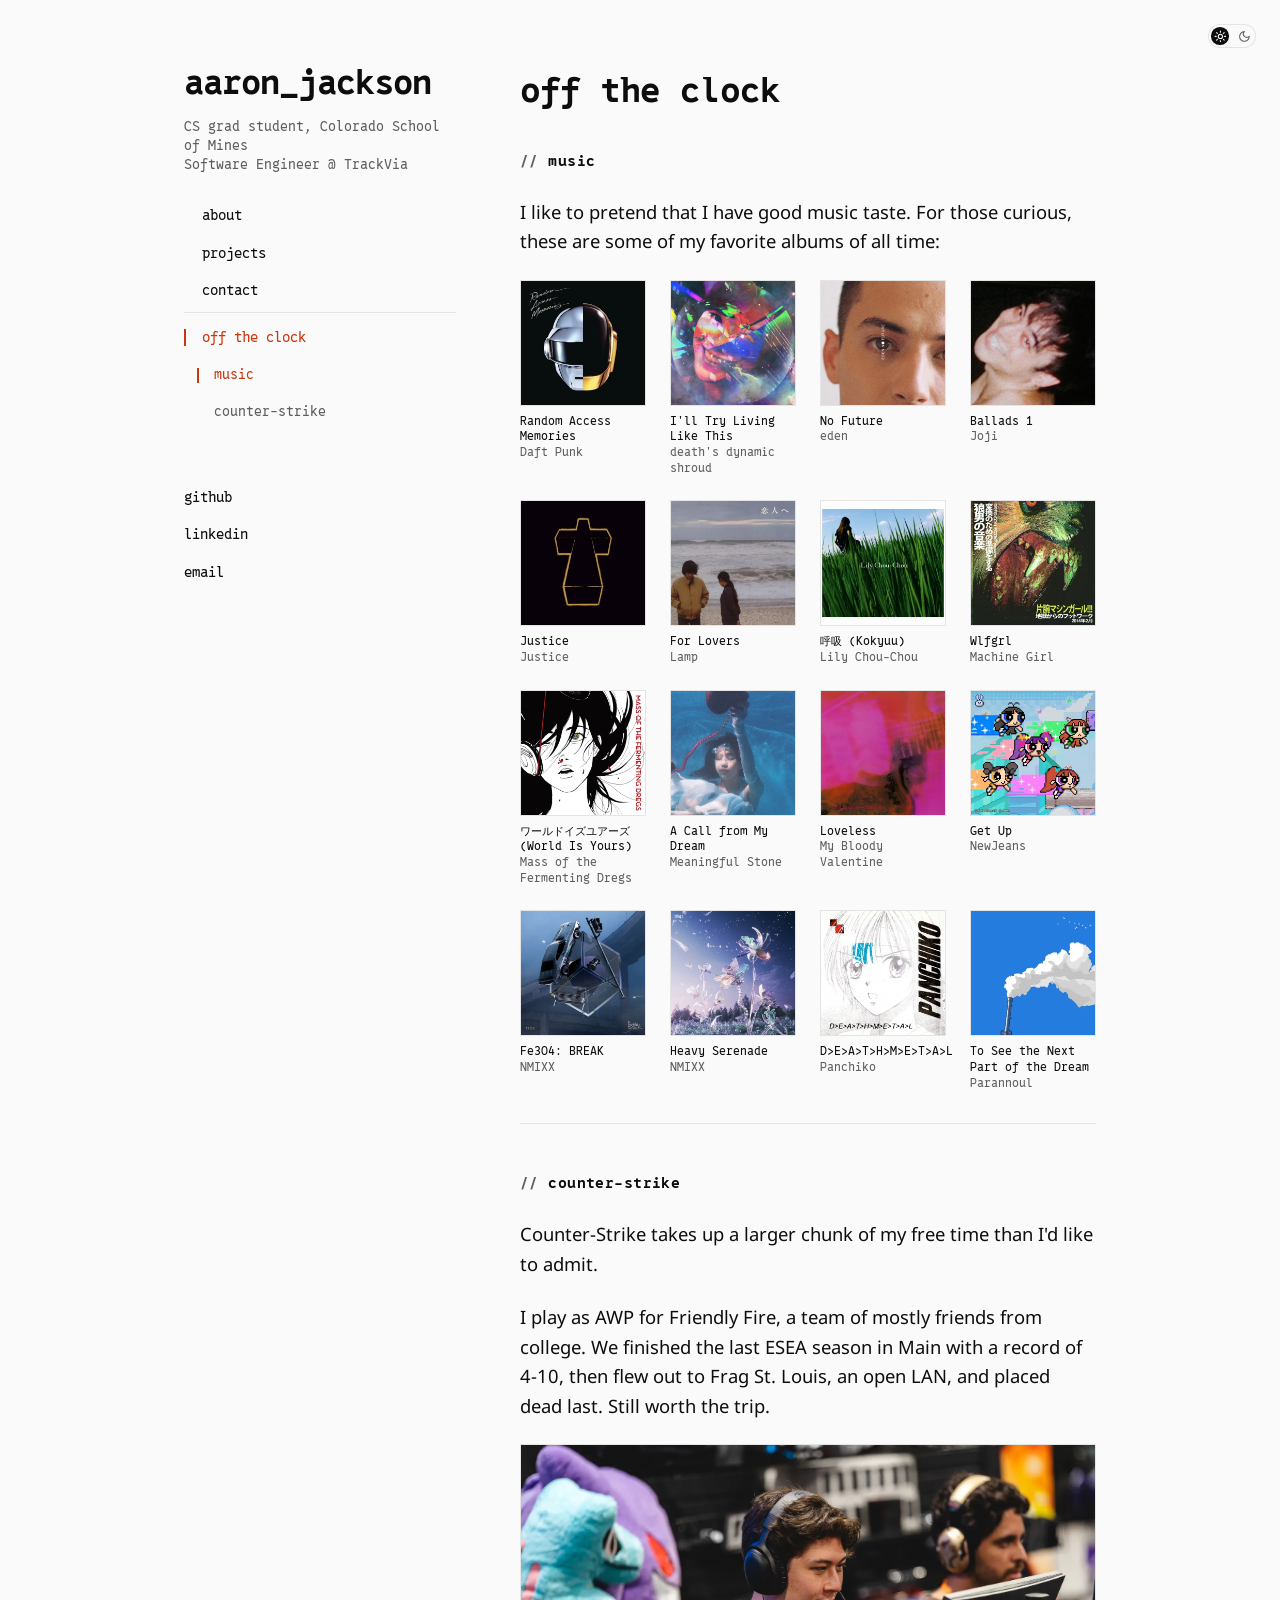
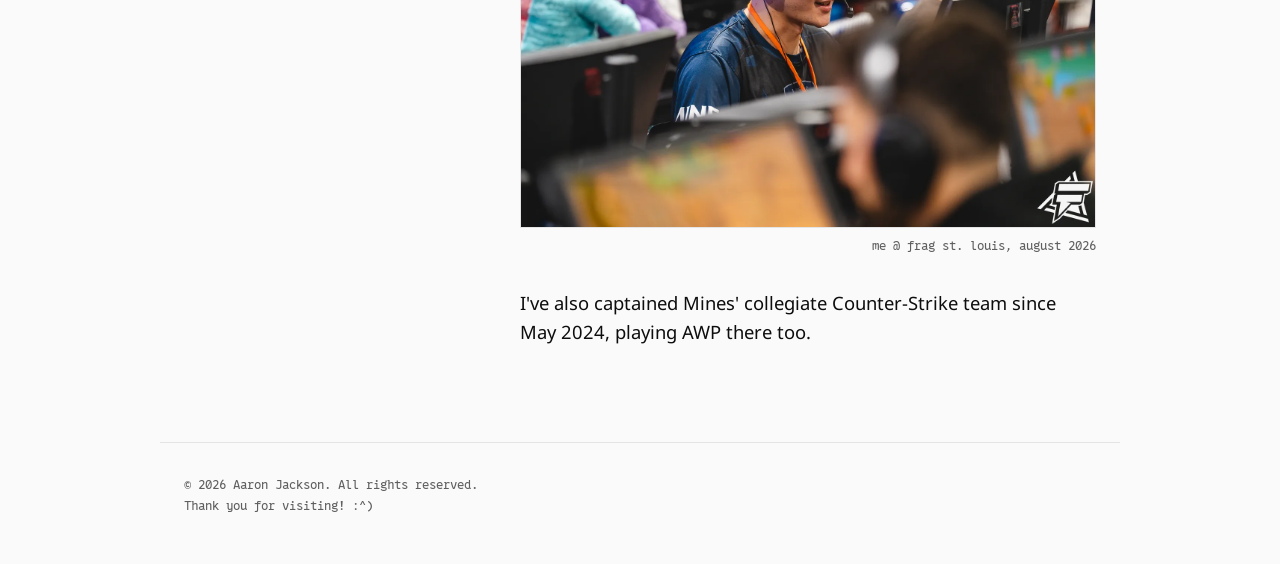
==== commit 05741d05: "Theme toggle, real content for about/projects/off-the-clock, nav fixes" ====
--- a/life.html
+++ b/life.html
@@ -2,8 +2,18 @@
 <html lang="en">
 <head>
   <meta charset="utf-8">
+  <!-- Applies a saved theme choice before first paint, so there's no flash of the
+       wrong theme. Duplicated in index.html; keep both in sync. -->
+  <script>
+    (function () {
+      try {
+        var t = localStorage.getItem('theme');
+        if (t === 'light' || t === 'dark') document.documentElement.setAttribute('data-theme', t);
+      } catch (e) {}
+    })();
+  </script>
   <meta name="viewport" content="width=device-width, initial-scale=1">
-  <title>Aaron Jackson — off the clock</title>
+  <title>Aaron Jackson: off the clock</title>
   <meta name="description" content="Aaron Jackson away from work: music, and competitive Counter-Strike.">
   <link rel="preconnect" href="https://fonts.googleapis.com">
   <link rel="preconnect" href="https://fonts.gstatic.com" crossorigin>
@@ -16,7 +26,8 @@
 
   <div class="wrap">
 
-    <!-- The spine markup is duplicated in index.html. Keep the two in sync. -->
+    <!-- Spine markup is shared with index.html; this copy adds the "off the clock"
+         sub-nav and points the section links cross-page. Keep the common parts in sync. -->
     <header class="spine">
       <div class="spine-top">
         <p class="name"><a href="index.html">aaron_jackson</a></p>
@@ -29,49 +40,181 @@
             <li><a href="index.html#contact">contact</a></li>
           </ul>
           <ul class="nav-aside">
-            <li><a href="life.html" aria-current="page">off the clock</a></li>
+            <li>
+              <a href="life.html" aria-current="page">off the clock</a>
+              <!-- Sub-nav lives only on this page, so it is invisible from index.html.
+                   Keep these items in sync with the <section> ids below. -->
+              <ul class="nav-sub">
+                <li><a href="#music">music</a></li>
+                <li><a href="#counter-strike">counter-strike</a></li>
+              </ul>
+            </li>
           </ul>
         </nav>
       </div>
 
+      <button type="button" class="theme-toggle" role="switch" aria-checked="false" aria-label="Dark theme">
+        <svg class="icon-sun" viewBox="0 0 24 24" width="16" height="16" aria-hidden="true" focusable="false" fill="none" stroke="currentColor" stroke-width="2" stroke-linecap="round" stroke-linejoin="round">
+          <circle cx="12" cy="12" r="4"/>
+          <path d="M12 2v2"/><path d="M12 20v2"/><path d="m4.93 4.93 1.41 1.41"/><path d="m17.66 17.66 1.41 1.41"/><path d="M2 12h2"/><path d="M20 12h2"/><path d="m6.34 17.66-1.41 1.41"/><path d="m19.07 4.93-1.41 1.41"/>
+        </svg>
+        <span class="theme-toggle-thumb" aria-hidden="true"></span>
+        <svg class="icon-moon" viewBox="0 0 24 24" width="16" height="16" aria-hidden="true" focusable="false" fill="none" stroke="currentColor" stroke-width="2" stroke-linecap="round" stroke-linejoin="round">
+          <path d="M12 3a6 6 0 0 0 9 9 9 9 0 1 1-9-9Z"/>
+        </svg>
+      </button>
+
       <ul class="links" aria-label="Elsewhere">
-        <li><a href="https://github.com/aaronrjackson">github</a></li>
-        <li><a href="https://www.linkedin.com/in/aaronrileyjackson/">linkedin</a></li>
+        <li><a href="https://github.com/aaronrjackson" target="_blank" rel="noopener">github</a></li>
+        <li><a href="https://www.linkedin.com/in/aaronrileyjackson/" target="_blank" rel="noopener">linkedin</a></li>
         <li><a href="mailto:05.aaronjackson@gmail.com">email</a></li>
       </ul>
     </header>
 
     <main>
 
-      <h1 class="page-lead">Off the clock.</h1>
+      <h1 class="page-lead">off the clock</h1>
 
       <section id="music" aria-labelledby="music-h">
-        <h2 id="music-h">// music</h2>
-        <p>
-          A running list of what I've had on repeat lately.
-        </p>
-        <!-- TODO: drop in an embed (Spotify / Apple Music playlist) or a short list here. -->
+        <h2 id="music-h"><span class="tok" aria-hidden="true">//</span> music</h2>
+        <p>
+          I like to pretend that I have good music taste. For those curious, these are
+          some of my favorite albums of all time:
+        </p>
+
+        <ul class="albums">
+          <li>
+            <figure>
+              <img src="img/albums/random-access-memories.webp" width="480" height="480" loading="lazy" alt="Random Access Memories by Daft Punk">
+              <figcaption><span class="album-title">Random Access Memories</span><span class="album-artist">Daft Punk</span></figcaption>
+            </figure>
+          </li>
+          <li>
+            <figure>
+              <img src="img/albums/ill-try-living-like-this.webp" width="480" height="480" loading="lazy" alt="I'll Try Living Like This by death's dynamic shroud">
+              <figcaption><span class="album-title">I'll Try Living Like This</span><span class="album-artist">death's dynamic shroud</span></figcaption>
+            </figure>
+          </li>
+          <li>
+            <figure>
+              <img src="img/albums/no-future.webp" width="480" height="480" loading="lazy" alt="No Future by eden">
+              <figcaption><span class="album-title">No Future</span><span class="album-artist">eden</span></figcaption>
+            </figure>
+          </li>
+          <li>
+            <figure>
+              <img src="img/albums/ballads-1.webp" width="480" height="480" loading="lazy" alt="Ballads 1 by Joji">
+              <figcaption><span class="album-title">Ballads 1</span><span class="album-artist">Joji</span></figcaption>
+            </figure>
+          </li>
+          <li>
+            <figure>
+              <img src="img/albums/justice.webp" width="480" height="480" loading="lazy" alt="Justice by Justice">
+              <figcaption><span class="album-title">Justice</span><span class="album-artist">Justice</span></figcaption>
+            </figure>
+          </li>
+          <li>
+            <figure>
+              <img src="img/albums/for-lovers.webp" width="480" height="480" loading="lazy" alt="For Lovers by Lamp">
+              <figcaption><span class="album-title">For Lovers</span><span class="album-artist">Lamp</span></figcaption>
+            </figure>
+          </li>
+          <li>
+            <figure>
+              <img src="img/albums/kokyuu.webp" width="480" height="480" loading="lazy" alt="呼吸 (Kokyuu) by Lily Chou-Chou">
+              <figcaption><span class="album-title">呼吸 (Kokyuu)</span><span class="album-artist">Lily Chou-Chou</span></figcaption>
+            </figure>
+          </li>
+          <li>
+            <figure>
+              <img src="img/albums/wlfgrl.webp" width="480" height="480" loading="lazy" alt="Wlfgrl by Machine Girl">
+              <figcaption><span class="album-title">Wlfgrl</span><span class="album-artist">Machine Girl</span></figcaption>
+            </figure>
+          </li>
+          <li>
+            <figure>
+              <img src="img/albums/world-is-yours.webp" width="480" height="480" loading="lazy" alt="ワールドイズユアーズ (World Is Yours) by Mass of the Fermenting Dregs">
+              <figcaption><span class="album-title">ワールドイズユアーズ (World Is Yours)</span><span class="album-artist">Mass of the Fermenting Dregs</span></figcaption>
+            </figure>
+          </li>
+          <li>
+            <figure>
+              <img src="img/albums/a-call-from-my-dream.webp" width="480" height="480" loading="lazy" alt="A Call from My Dream by Meaningful Stone">
+              <figcaption><span class="album-title">A Call from My Dream</span><span class="album-artist">Meaningful Stone</span></figcaption>
+            </figure>
+          </li>
+          <li>
+            <figure>
+              <img src="img/albums/loveless.webp" width="480" height="480" loading="lazy" alt="Loveless by My Bloody Valentine">
+              <figcaption><span class="album-title">Loveless</span><span class="album-artist">My Bloody Valentine</span></figcaption>
+            </figure>
+          </li>
+          <li>
+            <figure>
+              <img src="img/albums/get-up.webp" width="480" height="480" loading="lazy" alt="Get Up by NewJeans">
+              <figcaption><span class="album-title">Get Up</span><span class="album-artist">NewJeans</span></figcaption>
+            </figure>
+          </li>
+          <li>
+            <figure>
+              <img src="img/albums/fe3o4-break.webp" width="480" height="480" loading="lazy" alt="Fe3O4: BREAK by NMIXX">
+              <figcaption><span class="album-title">Fe3O4: BREAK</span><span class="album-artist">NMIXX</span></figcaption>
+            </figure>
+          </li>
+          <li>
+            <figure>
+              <img src="img/albums/heavy-serenade.webp" width="480" height="480" loading="lazy" alt="Heavy Serenade by NMIXX">
+              <figcaption><span class="album-title">Heavy Serenade</span><span class="album-artist">NMIXX</span></figcaption>
+            </figure>
+          </li>
+          <li>
+            <figure>
+              <img src="img/albums/deathmetal.webp" width="480" height="480" loading="lazy" alt="D&gt;E&gt;A&gt;T&gt;H&gt;M&gt;E&gt;T&gt;A&gt;L by Panchiko">
+              <figcaption><span class="album-title">D&gt;E&gt;A&gt;T&gt;H&gt;M&gt;E&gt;T&gt;A&gt;L</span><span class="album-artist">Panchiko</span></figcaption>
+            </figure>
+          </li>
+          <li>
+            <figure>
+              <img src="img/albums/to-see-the-next-part-of-the-dream.webp" width="480" height="480" loading="lazy" alt="To See the Next Part of the Dream by Parannoul">
+              <figcaption><span class="album-title">To See the Next Part of the Dream</span><span class="album-artist">Parannoul</span></figcaption>
+            </figure>
+          </li>
+        </ul>
       </section>
 
       <section id="counter-strike" aria-labelledby="cs-h">
-        <h2 id="cs-h">// counter-strike</h2>
-        <p>
-          I play Counter-Strike competitively on an ESEA Main team.
-        </p>
-
-        <!-- TODO: add the Frag St. Louis LAN photo. Suggested markup:
+        <h2 id="cs-h"><span class="tok" aria-hidden="true">//</span> counter-strike</h2>
+        <p>
+          Counter-Strike takes up a larger chunk of my free time than I'd like to admit.
+        </p>
+        <p>
+          I play as AWP for Friendly Fire, a team of mostly friends from college. We
+          finished the last ESEA season in Main with a record of  4-10, then flew out to
+          Frag St. Louis, an open LAN, and placed dead last. Still worth the trip.
+        </p>
+
         <figure class="photo">
-          <img src="img/frag-stl.jpg" width="960" height="640"
-               alt="Aaron at Frag St. Louis, seated at a competition PC mid-match">
-          <figcaption>Frag St. Louis LAN</figcaption>
+          <img src="img/frag-st-louis.webp" width="1536" height="1023" loading="lazy"
+               alt="Aaron mid-match at Frag St. Louis, wearing a headset at a competition PC">
+          <figcaption>me @ frag st. louis, august 2026</figcaption>
         </figure>
-        -->
-
-        <!-- TODO: team name, roster link, or a Leetify / results link if you want one. -->
+
+        <p>
+          I've also captained Mines' collegiate Counter-Strike team since May 2024,
+          playing AWP there too.
+        </p>
+
+        <!-- TODO: team roster link, or a Leetify / results link if you want one. -->
       </section>
 
     </main>
   </div>
 
+  <footer class="pagefoot">
+    <p>&copy; 2026 Aaron Jackson. All rights reserved.</p>
+    <p>Thank you for visiting! :^)</p>
+  </footer>
+
+  <script src="app.js" defer></script>
 </body>
 </html>
--- a/style.css
+++ b/style.css
@@ -1,14 +1,14 @@
 /* ============================================================================
-   aaron_jackson — design system  ("Mono-spine")
-
-   Type      display + nav : 0xProto (400 / 700) — self-hosted woff2, see fonts/
-             body          : Noto Sans (400 / 600 / 400 italic) — Google Fonts
-   Scale     body 1.15rem / 1.6 · h1 clamp(2rem, 5vw, 2.75rem) · section
-             labels 0.8rem uppercase · meta 0.8rem
+   aaron_jackson : design system  ("Mono-spine")
+
+   Type      display + nav : 0xProto (400 / 700 / 400 italic), self-hosted woff2, see fonts/
+             body          : Noto Sans (400 / 600 / 400 italic), Google Fonts
+   Scale     body 1.15rem / 1.6 · section labels ("// name") 0.9rem mono bold,
+             the "//" muted · meta 0.78rem
    Color     one accent (orange), used only on links + the active-section mark
    Spacing   8-scale: 0.5 / 1 / 1.5 / 2 / 3 / 4 / 6 rem
-   Bold move left column is a monospaced "spine"; a ▍ mark tracks the section
-             you're scrolled to (progressive enhancement — see app.js)
+   Bold move left column is a monospaced "spine"; a thin accent rule marks the
+             section you're scrolled to (progressive enhancement; see app.js)
    ============================================================================ */
 
 @font-face {
@@ -25,6 +25,13 @@
   font-style: normal;
   font-display: swap;
 }
+@font-face {
+  font-family: "0xProto";
+  src: url("fonts/0xProto-Italic.woff2") format("woff2");
+  font-weight: 400;
+  font-style: italic;
+  font-display: swap;
+}
 
 :root {
   color-scheme: light dark;
@@ -36,7 +43,7 @@
   --muted:  #5f5f5f;
   --bg:     #fafafa;
   --rule:   #e4e4e4;
-  --accent: #c8380f;   /* orange — 4.6:1 on --bg, passes AA for normal text */
+  --accent: #c8380f;   /* orange, 4.6:1 on --bg, passes AA for normal text */
 
   --s1: 0.5rem;
   --s2: 1rem;
@@ -47,15 +54,32 @@
   --s7: 6rem;
 }
 
+/* Dark palette applies from the OS preference by default, unless the toggle
+   (below) has set an explicit data-theme on <html> that overrides it. */
 @media (prefers-color-scheme: dark) {
-  :root {
+  :root:not([data-theme="light"]) {
     --ink:    #ededed;
     --muted:  #a6a6a6;   /* 5.9:1 on the charcoal --bg */
     --bg:     #242424;   /* dark photoshop-style charcoal, not hard black */
     --rule:   #454545;   /* light enough to read against the charcoal */
-    --accent: #ff7a4d;   /* brighter orange — 5.6:1 on the charcoal --bg */
+    --accent: #ff7a4d;   /* brighter orange, 5.6:1 on the charcoal --bg */
   }
-}
+
+  /* pure white contact icons so they read clearly on the charcoal */
+  :root:not([data-theme="light"]) .iconrow a { color: #fff; }
+}
+
+/* Explicit choice from the theme toggle; wins over the OS setting either way. */
+:root[data-theme="dark"] {
+  color-scheme: dark;
+  --ink:    #ededed;
+  --muted:  #a6a6a6;
+  --bg:     #242424;
+  --rule:   #454545;
+  --accent: #ff7a4d;
+}
+:root[data-theme="dark"] .iconrow a { color: #fff; }
+:root[data-theme="light"] { color-scheme: light; }
 
 * { box-sizing: border-box; }
 
@@ -64,6 +88,10 @@
 body {
   margin: 0;
   background: var(--bg);
+  /* fades the page background/text when the theme changes, light<->dark or
+     system-driven. Scoped to body only, transitioning every element at once
+     caused a visible flicker from that many simultaneous repaints. */
+  transition: background-color 0.3s ease, color 0.3s ease;
   color: var(--ink);
   font-family: var(--font-body);
   font-size: 1.15rem;
@@ -161,13 +189,20 @@
   text-decoration: none;
   position: relative;
 }
-.nav a { padding-left: 1.1rem; }
-
+.nav a {
+  display: inline-block;
+  padding-left: 1.1rem;
+}
+
+/* a thin rule drawn to the text box, so it always lines up with the label */
 .nav a::before {
   content: "";
   position: absolute;
   left: 0;
-  color: var(--accent);
+  top: 0.2em;
+  bottom: 0.2em;
+  width: 2px;
+  background: transparent;
 }
 .nav a:hover,
 .nav a:focus-visible { color: var(--accent); }
@@ -178,7 +213,57 @@
   color: var(--accent);
 }
 .nav a[aria-current="true"]::before,
-.nav a[aria-current="page"]::before { content: "\258d"; }  /* ▍ */
+.nav a[aria-current="page"]::before { background: var(--accent); }
+
+/* light/dark toggle: a slider switch, pinned to the top right of the viewport.
+   See app.js for the click handler; aria-checked drives the CSS below. */
+.theme-toggle {
+  position: fixed;
+  top: var(--s3);
+  right: var(--s3);
+  z-index: 20;
+  display: inline-flex;
+  align-items: center;
+  justify-content: space-between;
+  width: 3rem;
+  height: 1.5rem;
+  padding: 0 0.35rem;
+  border: none;
+  /* an inset shadow instead of a border: a real border eats into the box the
+     thumb below is centered against, and threw its position off by a pixel or two. */
+  box-shadow: inset 0 0 0 1px var(--rule);
+  border-radius: 999px;
+  background: var(--bg);
+  cursor: pointer;
+}
+.theme-toggle:hover,
+.theme-toggle:focus-visible { box-shadow: inset 0 0 0 1px var(--accent); }
+
+.theme-toggle svg {
+  position: relative;
+  z-index: 1;
+  display: block;
+  width: 0.8rem;
+  height: 0.8rem;
+  color: var(--muted);
+}
+/* the icon under the thumb is knocked out to --bg for contrast against it */
+.theme-toggle[aria-checked="false"] .icon-sun { color: var(--bg); }
+.theme-toggle[aria-checked="true"] .icon-moon { color: var(--bg); }
+
+.theme-toggle-thumb {
+  position: absolute;
+  top: 0.2rem;
+  left: 0.2rem;
+  width: 1.1rem;
+  height: 1.1rem;
+  border-radius: 50%;
+  background: var(--ink);
+  transition: transform 0.2s ease, background-color 0.25s ease;
+}
+.theme-toggle[aria-checked="true"] .theme-toggle-thumb {
+  transform: translateX(1.5rem);
+}
 
 /* secondary nav: the link across to the other page */
 .nav-aside {
@@ -187,10 +272,25 @@
   border-top: 1px solid var(--rule);
 }
 
+/* sub-nav under "off the clock", only rendered on life.html */
+/* ".nav .nav-sub" (not just ".nav-sub") so this beats the ".nav ul { margin: 0 }"
+   reset above, which also matches this element and outranks a bare class selector */
+.nav .nav-sub {
+  margin-top: var(--s1);
+}
+.nav-sub li { margin: 0; }
+.nav-sub li + li { margin-top: var(--s1); }
+.nav-sub a {
+  padding-left: 1.9rem;
+  font-size: 0.8rem;
+  color: var(--muted);
+}
+.nav-sub a::before { left: 0.8rem; }
+
 .links {
   display: flex;
-  flex-wrap: wrap;
-  gap: var(--s2);
+  flex-direction: column;
+  gap: var(--s1);
 }
 .links a:hover { color: var(--accent); }
 
@@ -213,6 +313,13 @@
   padding-block: var(--s5) var(--s4);
   border-top: 1px solid var(--rule);
 }
+/* contains a floated .photo--headshot so the next section's border/padding
+   sits below it instead of overlapping */
+section::after {
+  content: "";
+  display: table;
+  clear: both;
+}
 section:first-child,
 .page-lead + section {
   padding-top: var(--s4);
@@ -222,12 +329,13 @@
 
 h2 {
   font-family: var(--font-mono);
-  font-size: 0.8rem;
-  font-weight: 400;
-  letter-spacing: 0.06em;
-  color: var(--muted);
+  font-size: 0.9rem;
+  font-weight: 700;
+  letter-spacing: 0.03em;
+  color: var(--ink);
   margin: 0 0 var(--s3);
 }
+h2 .tok { color: var(--muted); }   /* the "//" prefix, kept quiet */
 
 h3 {
   font-size: 1.15rem;
@@ -235,6 +343,17 @@
   margin: 0 0 var(--s1);
 }
 
+/* greeting line at the top of the about section */
+.greeting {
+  font-family: var(--font-mono);
+  font-size: clamp(1.5rem, 3.6vw, 1.85rem);
+  font-weight: 700;
+  letter-spacing: -0.02em;
+  line-height: 1.2;
+  color: var(--ink);
+  margin: 0 0 var(--s3);
+}
+
 p { margin: 0 0 var(--s3); }
 p:last-child { margin-bottom: 0; }
 
@@ -250,8 +369,36 @@
   margin-bottom: var(--s2);
 }
 
+/* contact section: github / linkedin / email as icons */
+.iconrow {
+  list-style: none;
+  margin: 0;
+  padding: 0;
+  display: flex;
+  gap: var(--s3);
+}
+.iconrow a {
+  display: inline-flex;
+  padding: var(--s1);
+  margin: calc(var(--s1) * -1);
+  color: var(--ink);
+  transition: color 0.15s ease;
+}
+.iconrow a:hover,
+.iconrow a:focus-visible { color: var(--accent); }
+.iconrow svg {
+  display: block;
+  width: 2.25rem;
+  height: 2.25rem;
+}
+
 .photo {
   margin: 0 0 var(--s4);
+}
+.photo--headshot {
+  float: right;
+  max-width: 11rem;
+  margin: 0 0 var(--s3) var(--s4);
 }
 .photo img {
   display: block;
@@ -264,7 +411,53 @@
   font-size: 0.75rem;
   color: var(--muted);
   margin-top: var(--s1);
-}
+  text-align: right;
+}
+
+/* music section: a grid of album covers */
+.albums {
+  list-style: none;
+  margin: 0;
+  padding: 0;
+  display: grid;
+  grid-template-columns: repeat(auto-fill, minmax(7rem, 1fr));
+  gap: var(--s3);
+}
+.albums figure { margin: 0; }
+.albums img {
+  display: block;
+  width: 100%;
+  height: auto;
+  border: 1px solid var(--rule);
+}
+.albums figcaption {
+  margin-top: var(--s1);
+  font-family: var(--font-mono);
+  font-size: 0.7rem;
+  line-height: 1.4;
+}
+.albums .album-title {
+  display: block;
+  color: var(--ink);
+}
+.albums .album-artist {
+  display: block;
+  color: var(--muted);
+}
+
+/* ---- page footer -------------------------------------------------------- */
+
+.pagefoot {
+  max-width: 60rem;
+  margin: 0 auto;
+  padding: var(--s4) var(--s3) var(--s5);
+  border-top: 1px solid var(--rule);
+  font-family: var(--font-mono);
+  font-size: 0.75rem;
+  line-height: 1.7;
+  color: var(--muted);
+}
+.pagefoot p { margin: 0; }
 
 /* ---- narrow screens -------------------------------------------------------- */
 
@@ -287,10 +480,24 @@
     gap: var(--s2);
   }
   .nav li { margin: 0; }
+  .nav .nav-sub { margin-top: var(--s2); }
+  .nav-sub li + li { margin-top: 0; }
+  .nav-sub a { padding-left: 1.1rem; }
+  .nav-sub a::before { left: 0; }
 
   main { max-width: none; }
+}
+
+/* phone widths: a floated headshot leaves too little room for text to wrap into */
+@media (max-width: 480px) {
+  .photo--headshot {
+    float: none;
+    max-width: 11rem;
+    margin: 0 0 var(--s4);
+  }
 }
 
 @media (prefers-reduced-motion: reduce) {
   html { scroll-behavior: auto; }
-}
+  *, *::before, *::after { transition: none; }
+}
